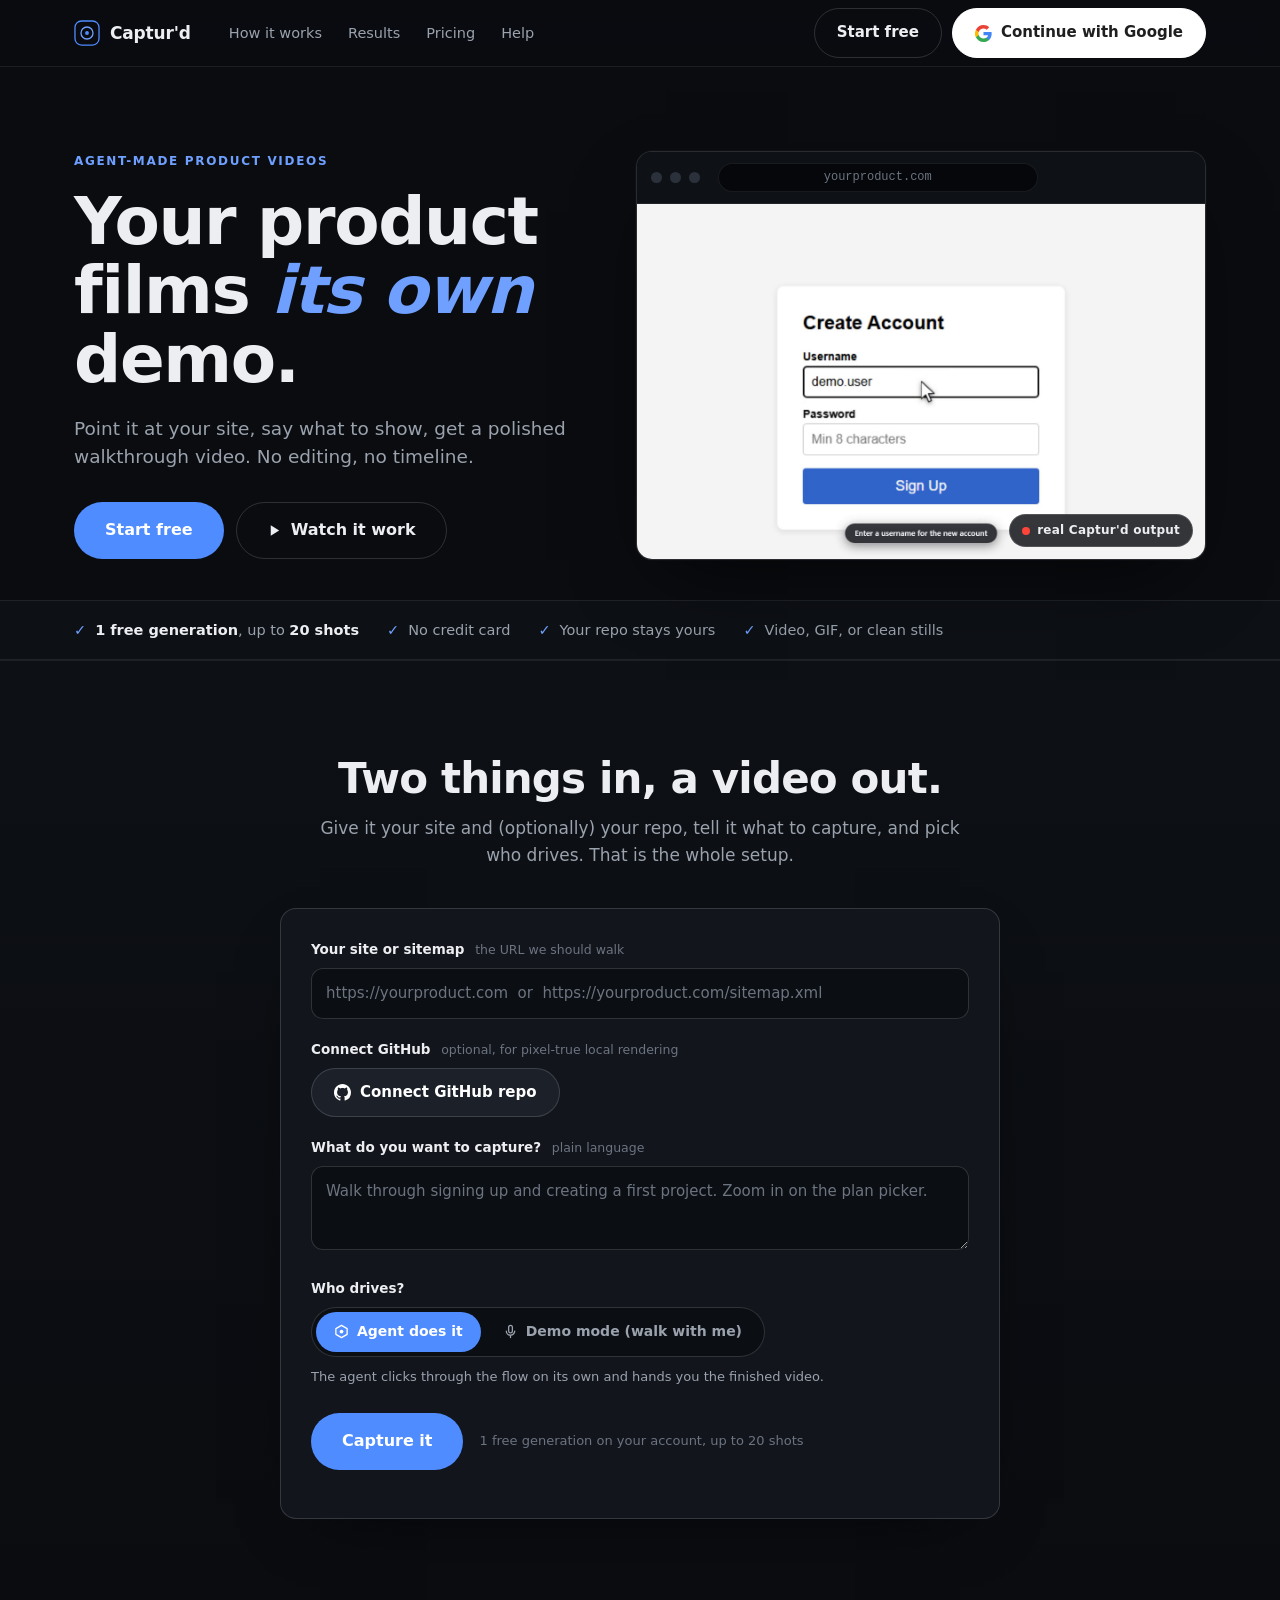
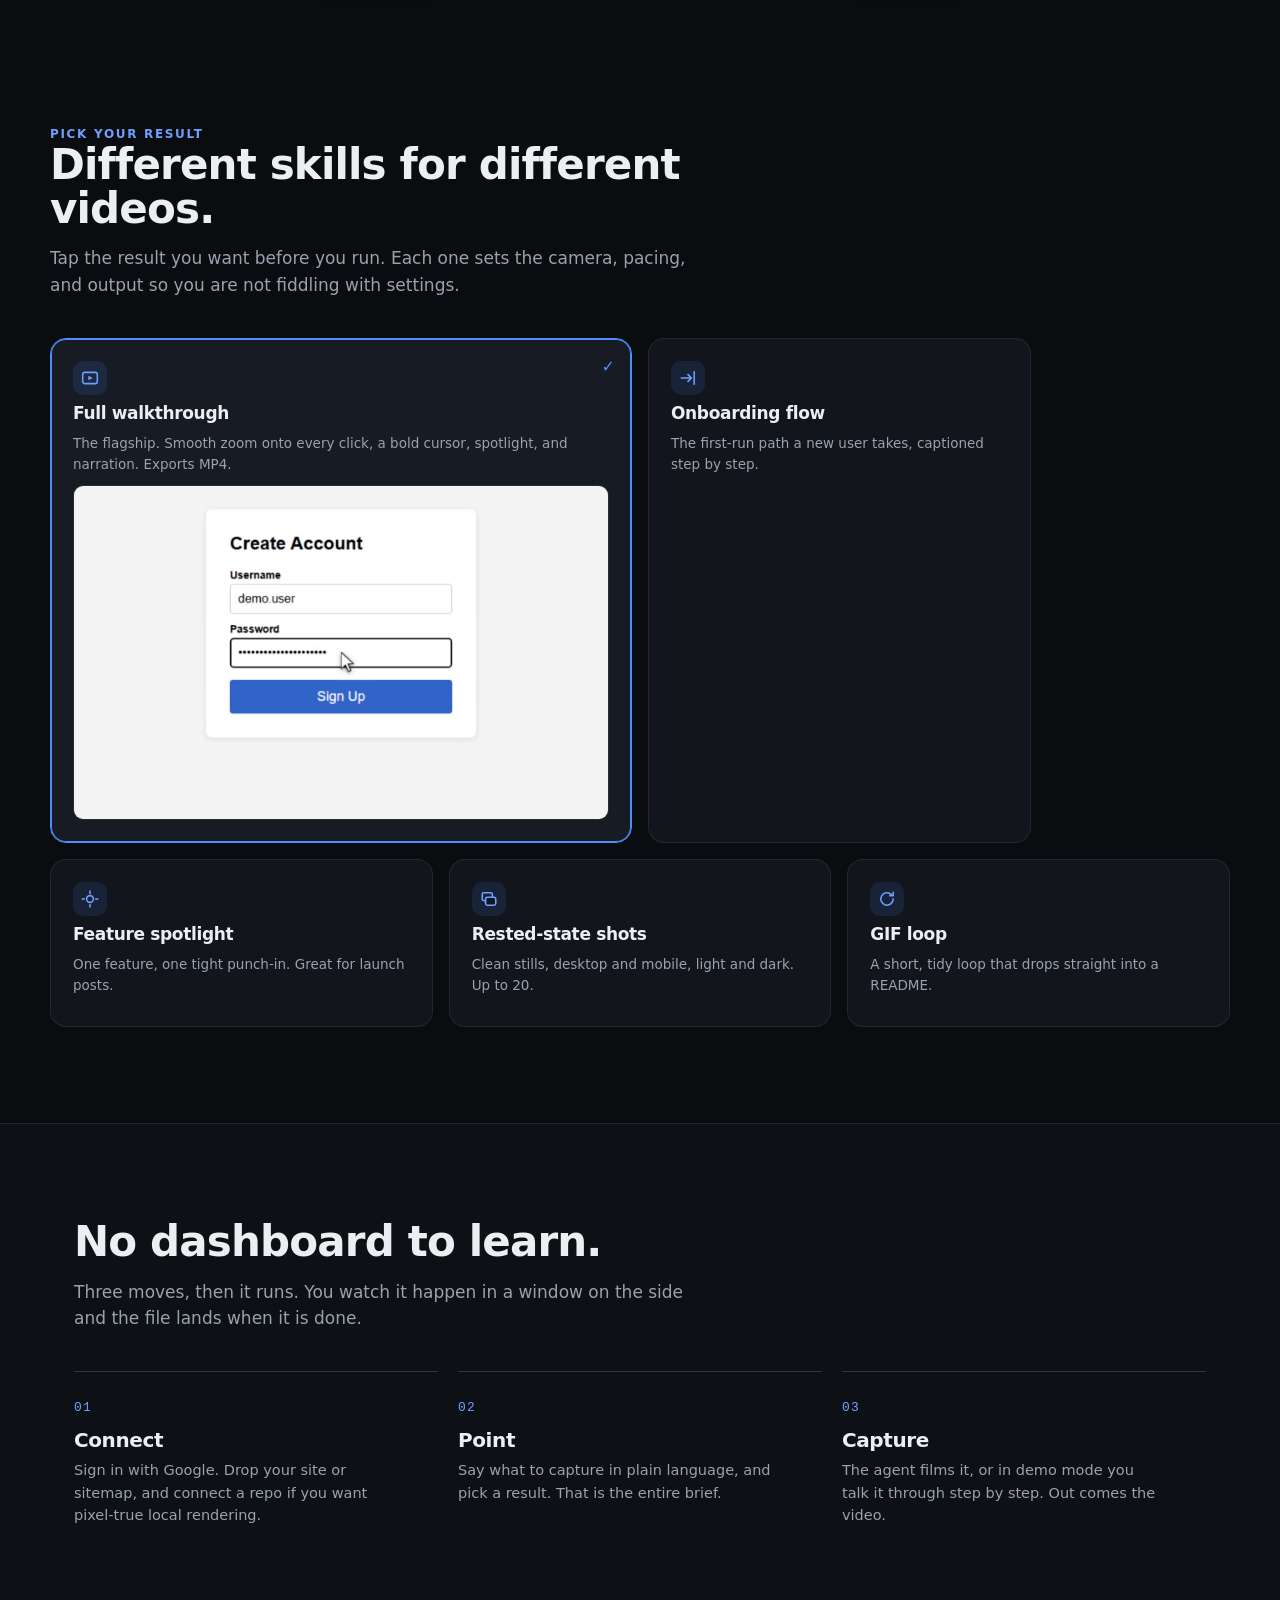
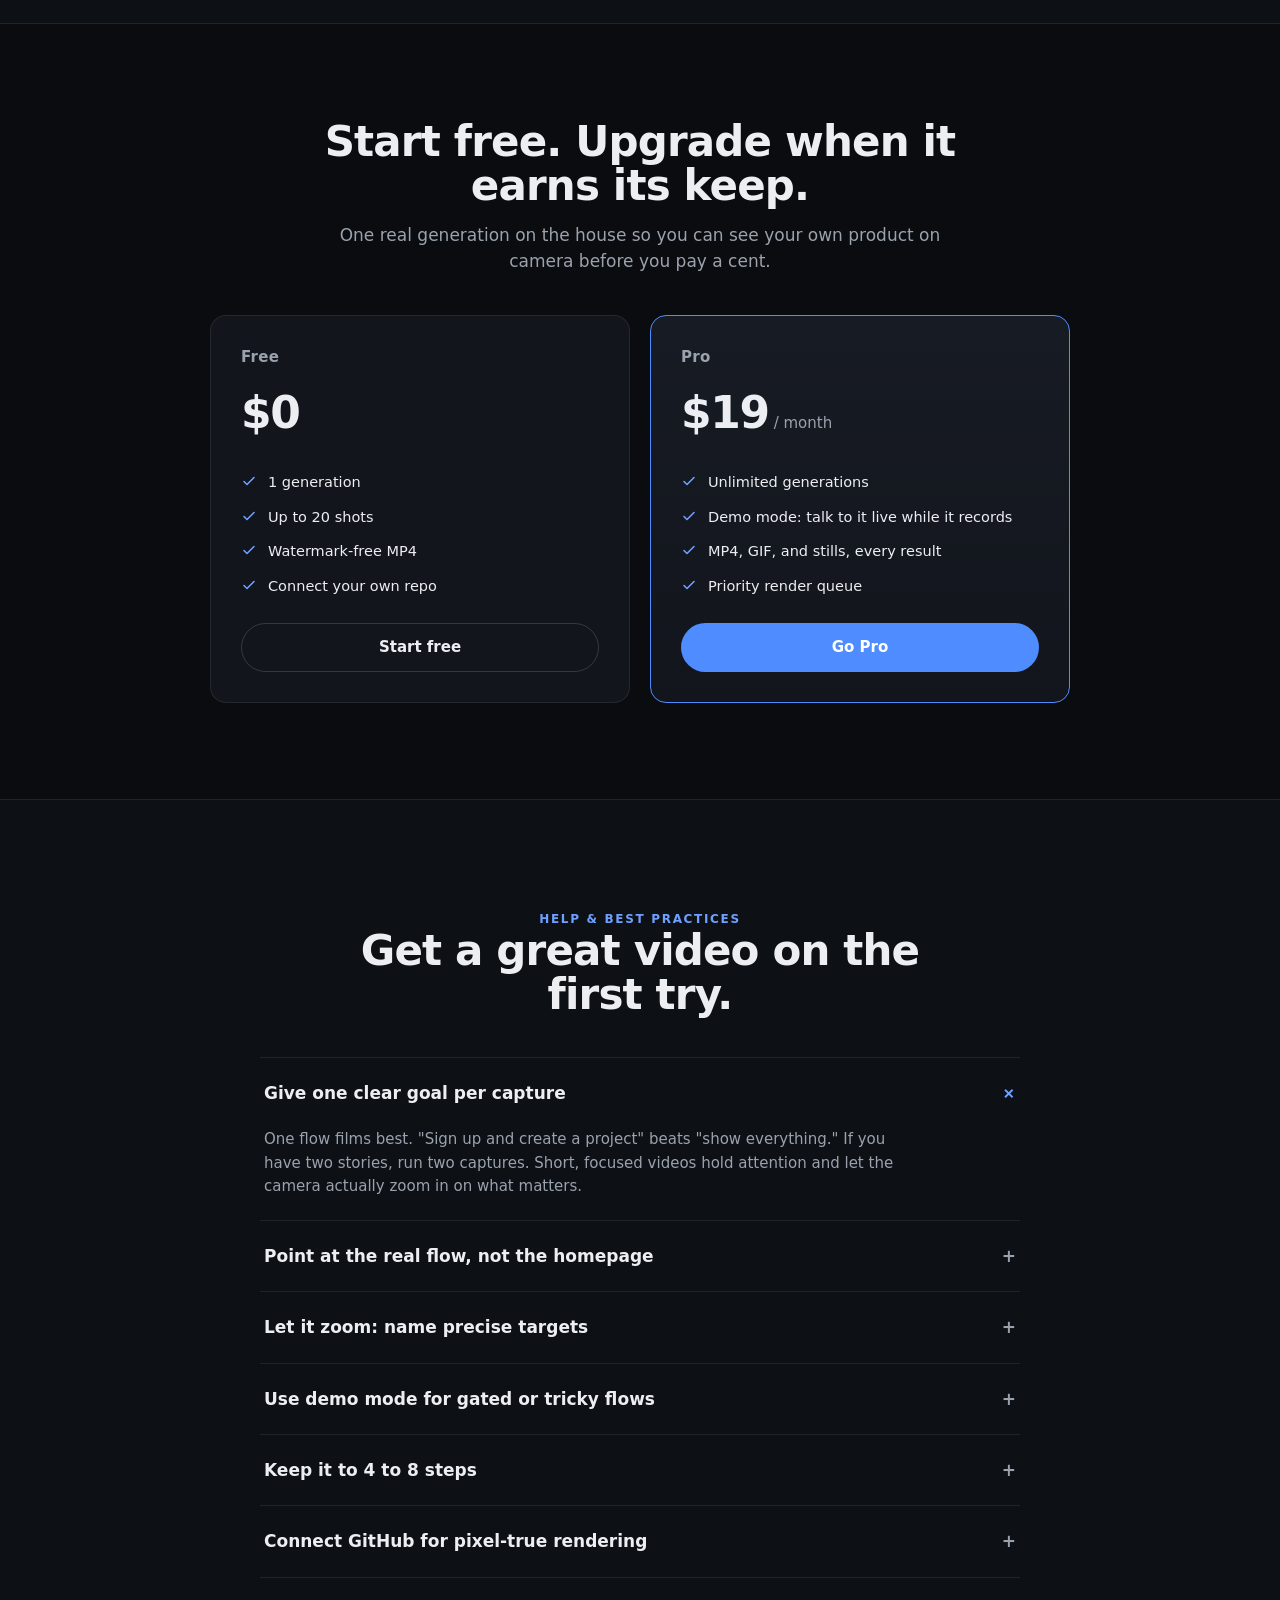
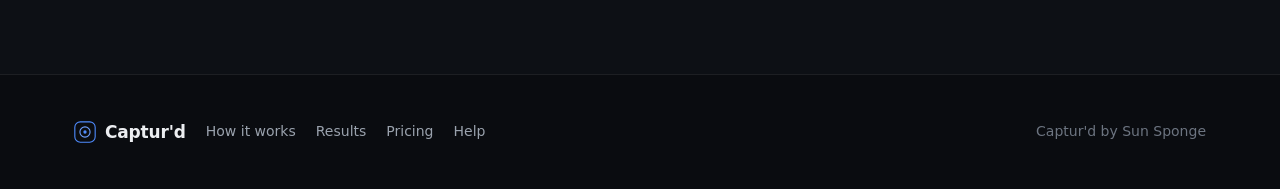
==== web/index.html @ dc3fb8ec "Merge pull request #16 from deariencampbell1-sys/feat/web-landing feat(web): deployable landing + on" ====
<!doctype html>
<html lang="en">
<head>
<meta charset="UTF-8" />
<meta name="viewport" content="width=device-width, initial-scale=1.0" />
<title>Captur'd - your product films its own demo</title>
<meta name="description" content="Point Captur'd at your site, say what to show, and get a polished walkthrough video. Agent-made product demos with cinematic zoom, a live cursor, and voiceover. No editing." />

<!--
  Captur'd landing + onboarding.  Single self-contained file so it deploys on
  any static host and sits behind any auth / paywall proxy.

  DEPLOYER CONFIG: set these once for your deployment. Everything degrades
  honestly when they are blank (the UI tells the user what is missing instead
  of pretending it worked).
-->
<script>
  window.CAPTURD_CONFIG = {
    googleAuthUrl: "",     // e.g. "/auth/google/start" or your Google Identity URL
    githubConnectUrl: "",  // e.g. "/connect/github/start"
    apiBase: "",           // e.g. "/api"  (POST {apiBase}/generate)
    freeGenerations: 1,    // one free run per new account
    freeShotLimit: 20,     // up to 20 shots on the free tier
    proPrice: "$19"        // monthly, edit to taste
  };
</script>

<style>
  *, *::before, *::after { box-sizing: border-box; }
  :root {
    --bg: #0a0c10;
    --bg-2: #0d1015;
    --panel: #12151c;
    --panel-2: #171b23;
    --line: rgba(255,255,255,0.08);
    --line-2: rgba(255,255,255,0.15);
    --text: #eceef1;
    --muted: #9aa2ad;
    --muted-2: #6c7480;
    --accent: #4f8cff;
    --accent-2: #6fa0ff;
    --accent-ink: #071019;
    --good: #35c47a;
    --r: 16px;
    --r-sm: 12px;
    --pill: 999px;
    --sans: ui-sans-serif, system-ui, -apple-system, "Segoe UI", Roboto, "Helvetica Neue", Arial, sans-serif;
    --mono: ui-monospace, "SF Mono", "Segoe UI Mono", Menlo, Consolas, monospace;
    --maxw: 1180px;
  }
  html { scroll-behavior: smooth; }
  @media (prefers-reduced-motion: reduce) { html { scroll-behavior: auto; } }
  body {
    margin: 0; background: var(--bg); color: var(--text);
    font-family: var(--sans); line-height: 1.55;
    -webkit-font-smoothing: antialiased; text-rendering: optimizeLegibility;
    overflow-x: hidden;
  }
  a { color: inherit; text-decoration: none; }
  h1, h2, h3 { margin: 0; letter-spacing: -0.02em; line-height: 1.05; font-weight: 680; }
  p { margin: 0; }
  img, video { max-width: 100%; display: block; }
  ::selection { background: rgba(79,140,255,0.35); }

  .wrap { max-width: var(--maxw); margin: 0 auto; padding: 0 24px; }
  .section { padding: 96px 0; }
  @media (max-width: 720px) { .section { padding: 64px 0; } }

  .eyebrow {
    font-size: 12px; letter-spacing: 0.14em; text-transform: uppercase;
    color: var(--accent-2); font-weight: 600;
  }
  .lead { color: var(--muted); font-size: 17px; max-width: 62ch; }

  /* ---- buttons ---- */
  .btn {
    display: inline-flex; align-items: center; gap: 9px; justify-content: center;
    font: inherit; font-weight: 600; font-size: 15px; cursor: pointer;
    border: 1px solid transparent; border-radius: var(--pill);
    padding: 12px 22px; transition: transform .08s ease, background .18s ease, border-color .18s ease, color .18s ease;
    white-space: nowrap;
  }
  .btn:active { transform: translateY(1px); }
  .btn-primary { background: var(--accent); color: #fff; }
  .btn-primary:hover { background: var(--accent-2); }
  .btn-ghost { background: transparent; color: var(--text); border-color: var(--line-2); }
  .btn-ghost:hover { border-color: #fff; background: rgba(255,255,255,0.04); }
  .btn-google {
    background: #fff; color: #1f1f1f; border-color: #fff;
  }
  .btn-google:hover { background: #f1f3f5; }
  .btn-github { background: #1b2029; color: #fff; border-color: var(--line-2); }
  .btn-github:hover { border-color: #fff; }
  .btn-lg { padding: 15px 30px; font-size: 16px; }
  .btn svg { flex: 0 0 auto; }

  /* ---- nav ---- */
  header.nav {
    position: sticky; top: 0; z-index: 50;
    backdrop-filter: saturate(160%) blur(12px);
    background: rgba(10,12,16,0.72);
    border-bottom: 1px solid var(--line);
  }
  .nav-inner { display: flex; align-items: center; gap: 24px; height: 66px; }
  .brand { display: flex; align-items: center; gap: 10px; font-weight: 700; letter-spacing: -0.01em; font-size: 17px; }
  .brand .mark { width: 26px; height: 26px; }
  .nav-links { display: flex; gap: 26px; margin-left: 14px; }
  .nav-links a { color: var(--muted); font-size: 14.5px; font-weight: 500; transition: color .15s ease; }
  .nav-links a:hover { color: var(--text); }
  .nav-cta { margin-left: auto; display: flex; align-items: center; gap: 10px; }
  @media (max-width: 860px) {
    .nav-links { display: none; }
    .nav-cta .btn-ghost { display: none; }
  }

  /* ---- hero ---- */
  .hero { padding-top: 84px; padding-bottom: 40px; }
  .hero-grid { display: grid; grid-template-columns: 1.02fr 1.15fr; gap: 56px; align-items: center; }
  @media (max-width: 940px) { .hero-grid { grid-template-columns: 1fr; gap: 36px; } }
  .hero h1 { font-size: clamp(38px, 5.4vw, 66px); font-weight: 720; }
  .hero h1 .em { color: var(--accent-2); font-style: italic; font-weight: 700; }
  .hero .lead { margin-top: 20px; font-size: 18.5px; }
  .hero-cta { margin-top: 30px; display: flex; gap: 12px; flex-wrap: wrap; }

  .device {
    position: relative; border-radius: var(--r); overflow: hidden;
    border: 1px solid var(--line-2); background: #05070a;
    box-shadow: 0 30px 80px -30px rgba(0,0,0,0.8), 0 0 0 1px rgba(255,255,255,0.02);
  }
  .device-bar {
    display: flex; align-items: center; gap: 8px; padding: 11px 14px;
    background: #0e1116; border-bottom: 1px solid var(--line);
  }
  .dot { width: 11px; height: 11px; border-radius: 50%; background: #2b313b; }
  .device-url {
    margin-left: 10px; font-family: var(--mono); font-size: 12px; color: var(--muted-2);
    background: #05070a; border: 1px solid var(--line); border-radius: var(--pill);
    padding: 4px 12px; flex: 1; text-align: center; max-width: 320px;
  }
  .device video, .device img { width: 100%; aspect-ratio: 1280 / 800; object-fit: cover; background: #05070a; }
  .device .live-tag {
    position: absolute; right: 12px; bottom: 12px;
    display: flex; align-items: center; gap: 7px;
    font-size: 12px; font-weight: 600; letter-spacing: 0.02em;
    background: rgba(10,12,16,0.82); border: 1px solid var(--line-2);
    padding: 6px 12px; border-radius: var(--pill); color: var(--text);
    backdrop-filter: blur(6px);
  }
  .live-tag .rec { width: 8px; height: 8px; border-radius: 50%; background: #ff453a; }

  /* free-tier strip under hero */
  .freestrip { border-top: 1px solid var(--line); border-bottom: 1px solid var(--line); background: var(--bg-2); }
  .freestrip .row { display: flex; gap: 28px; align-items: center; flex-wrap: wrap; padding: 18px 0; color: var(--muted); font-size: 14.5px; }
  .freestrip .row b { color: var(--text); font-weight: 600; }
  .freestrip .chk { color: var(--accent-2); }
  .freestrip .item { display: inline-flex; align-items: center; gap: 9px; }

  /* ---- section heads ---- */
  .head { max-width: 640px; margin-bottom: 40px; }
  .head h2 { font-size: clamp(28px, 3.6vw, 42px); }
  .head p { margin-top: 14px; }

  /* ---- flow panel ---- */
  .flow { background: linear-gradient(180deg, var(--bg-2), var(--bg)); border-top: 1px solid var(--line); }
  .panel {
    background: var(--panel); border: 1px solid var(--line-2); border-radius: var(--r);
    padding: 30px; max-width: 720px; margin: 0 auto;
    box-shadow: 0 24px 70px -40px rgba(0,0,0,0.9);
  }
  .field { margin-bottom: 20px; }
  .field label { display: block; font-size: 13.5px; font-weight: 600; margin-bottom: 8px; color: var(--text); }
  .field .hint { font-size: 12.5px; color: var(--muted-2); font-weight: 400; margin-left: 6px; }
  .input, .textarea {
    width: 100%; font: inherit; font-size: 15px; color: var(--text);
    background: #0b0e13; border: 1px solid var(--line-2); border-radius: var(--r-sm);
    padding: 13px 14px; transition: border-color .15s ease, box-shadow .15s ease;
  }
  .textarea { min-height: 84px; resize: vertical; line-height: 1.5; }
  .input::placeholder, .textarea::placeholder { color: var(--muted-2); }
  .input:focus, .textarea:focus { outline: none; border-color: var(--accent); box-shadow: 0 0 0 3px rgba(79,140,255,0.18); }

  .gh-row { display: flex; align-items: center; gap: 12px; flex-wrap: wrap; }
  .gh-pill { display: none; align-items: center; gap: 8px; font-size: 13.5px; color: var(--text); background: #0b0e13; border: 1px solid var(--line-2); border-radius: var(--pill); padding: 8px 14px; }
  .gh-pill.on { display: inline-flex; }
  .gh-pill .chk { color: var(--good); }

  .seg { display: inline-flex; padding: 4px; gap: 4px; background: #0b0e13; border: 1px solid var(--line-2); border-radius: var(--pill); }
  .seg button {
    font: inherit; font-size: 14px; font-weight: 600; cursor: pointer; color: var(--muted);
    background: transparent; border: 0; border-radius: var(--pill); padding: 9px 18px;
    display: inline-flex; align-items: center; gap: 8px; transition: color .15s ease, background .15s ease;
  }
  .seg button[aria-pressed="true"] { background: var(--accent); color: #fff; }
  .seg .mic { width: 15px; height: 15px; }
  .seg-note { margin-top: 10px; font-size: 13px; color: var(--muted); min-height: 20px; }

  .run-row { display: flex; align-items: center; gap: 16px; margin-top: 26px; flex-wrap: wrap; }
  .run-meta { font-size: 13px; color: var(--muted-2); }
  .status { margin-top: 18px; font-size: 14px; border-radius: var(--r-sm); padding: 0; overflow: hidden; max-height: 0; transition: max-height .2s ease; }
  .status.show { max-height: 200px; }
  .status .inner { padding: 14px 16px; border-radius: var(--r-sm); border: 1px solid var(--line-2); background: #0b0e13; display: flex; gap: 11px; align-items: flex-start; }
  .status.err .inner { border-color: rgba(255,90,80,0.4); background: rgba(255,90,80,0.07); }
  .status .spin { width: 16px; height: 16px; border-radius: 50%; border: 2px solid var(--line-2); border-top-color: var(--accent); animation: spin 0.7s linear infinite; flex: 0 0 auto; margin-top: 1px; }
  @keyframes spin { to { transform: rotate(360deg); } }
  @media (prefers-reduced-motion: reduce) { .status .spin { animation: none; } }

  /* ---- result cards (skills) ---- */
  .cards { display: grid; grid-template-columns: repeat(6, 1fr); gap: 16px; }
  .card {
    grid-column: span 2; text-align: left; cursor: pointer; font: inherit; color: var(--text);
    background: var(--panel); border: 1px solid var(--line); border-radius: var(--r);
    padding: 22px; transition: transform .12s ease, border-color .18s ease, background .18s ease;
    position: relative; display: flex; flex-direction: column; gap: 10px; min-height: 168px;
  }
  .card:hover { transform: translateY(-3px); border-color: var(--line-2); }
  .card[aria-pressed="true"] { border-color: var(--accent); background: var(--panel-2); box-shadow: 0 0 0 1px var(--accent) inset; }
  .card .ic { width: 34px; height: 34px; border-radius: 10px; display: grid; place-items: center; background: rgba(79,140,255,0.12); color: var(--accent-2); }
  .card h3 { font-size: 17px; font-weight: 640; }
  .card p { color: var(--muted); font-size: 13.5px; }
  .card .tick { position: absolute; top: 16px; right: 16px; color: var(--accent); opacity: 0; transition: opacity .15s ease; }
  .card[aria-pressed="true"] .tick { opacity: 1; }
  .card.feature { grid-column: span 3; min-height: 200px; }
  .card.feature .media { margin-top: auto; border-radius: 10px; overflow: hidden; border: 1px solid var(--line); }
  .card.feature .media img { aspect-ratio: 1280/800; object-fit: cover; }
  @media (max-width: 900px) { .cards { grid-template-columns: repeat(2, 1fr); } .card, .card.feature { grid-column: span 1; } }
  @media (max-width: 560px) { .cards { grid-template-columns: 1fr; } }

  /* ---- how it works ---- */
  .steps { display: grid; grid-template-columns: repeat(3, 1fr); gap: 20px; position: relative; }
  .step { padding: 26px 0 0; }
  .step .n { font-family: var(--mono); font-size: 13px; color: var(--accent-2); letter-spacing: 0.1em; }
  .step h3 { font-size: 20px; margin: 12px 0 8px; }
  .step p { color: var(--muted); font-size: 14.5px; max-width: 34ch; }
  .step { border-top: 1px solid var(--line-2); }
  @media (max-width: 820px) { .steps { grid-template-columns: 1fr; gap: 8px; } }

  /* ---- pricing ---- */
  .plans { display: grid; grid-template-columns: 1fr 1fr; gap: 20px; max-width: 860px; margin: 0 auto; }
  @media (max-width: 720px) { .plans { grid-template-columns: 1fr; } }
  .plan { background: var(--panel); border: 1px solid var(--line); border-radius: var(--r); padding: 30px; display: flex; flex-direction: column; }
  .plan.pro { border-color: var(--accent); background: linear-gradient(180deg, var(--panel-2), var(--panel)); }
  .plan .name { font-size: 15px; font-weight: 600; color: var(--muted); letter-spacing: 0.02em; }
  .plan .price { font-size: 44px; font-weight: 700; letter-spacing: -0.03em; margin: 10px 0 2px; }
  .plan .price small { font-size: 15px; color: var(--muted); font-weight: 500; letter-spacing: 0; }
  .plan ul { list-style: none; padding: 0; margin: 22px 0 26px; display: grid; gap: 12px; }
  .plan li { display: flex; gap: 11px; align-items: flex-start; font-size: 14.5px; color: var(--text); }
  .plan li svg { flex: 0 0 auto; margin-top: 2px; color: var(--accent-2); }
  .plan .btn { width: 100%; margin-top: auto; }

  /* ---- help accordion ---- */
  .acc { max-width: 760px; margin: 0 auto; border-top: 1px solid var(--line); }
  .acc-item { border-bottom: 1px solid var(--line); }
  .acc-q { width: 100%; text-align: left; font: inherit; cursor: pointer; color: var(--text); background: none; border: 0; padding: 22px 4px; display: flex; align-items: center; gap: 16px; font-size: 17px; font-weight: 560; }
  .acc-q .plus { margin-left: auto; color: var(--muted); transition: transform .2s ease; flex: 0 0 auto; }
  .acc-item.open .acc-q .plus { transform: rotate(45deg); color: var(--accent-2); }
  .acc-a { max-height: 0; overflow: hidden; transition: max-height .24s ease; }
  .acc-a p { color: var(--muted); font-size: 15px; padding: 0 4px 22px; max-width: 68ch; }

  /* ---- footer ---- */
  footer { border-top: 1px solid var(--line); padding: 44px 0; color: var(--muted-2); }
  .foot { display: flex; align-items: center; gap: 20px; flex-wrap: wrap; font-size: 14px; }
  .foot .brand { color: var(--text); }
  .foot a { color: var(--muted); }
  .foot a:hover { color: var(--text); }
  .foot .sp { margin-left: auto; }

  /* ---- modal ---- */
  .modal { position: fixed; inset: 0; z-index: 100; display: none; align-items: center; justify-content: center; padding: 20px; }
  .modal.show { display: flex; }
  .modal .scrim { position: absolute; inset: 0; background: rgba(4,6,9,0.72); backdrop-filter: blur(4px); }
  .modal .card-m {
    position: relative; z-index: 1; width: 100%; max-width: 400px; text-align: center;
    background: var(--panel); border: 1px solid var(--line-2); border-radius: var(--r); padding: 32px 28px;
    box-shadow: 0 40px 100px -30px rgba(0,0,0,0.9);
  }
  .modal h3 { font-size: 22px; margin-bottom: 8px; }
  .modal p { color: var(--muted); font-size: 14.5px; margin-bottom: 22px; }
  .modal .btn-google { width: 100%; }
  .modal .fine { margin-top: 16px; font-size: 12px; color: var(--muted-2); }
  .modal .x { position: absolute; top: 14px; right: 14px; background: none; border: 0; color: var(--muted); cursor: pointer; font-size: 20px; line-height: 1; padding: 4px; }

  /* toast */
  .toast { position: fixed; left: 50%; bottom: 26px; transform: translateX(-50%) translateY(20px); z-index: 120; opacity: 0; pointer-events: none; transition: opacity .2s ease, transform .2s ease; background: var(--panel-2); border: 1px solid var(--line-2); color: var(--text); font-size: 14px; padding: 12px 18px; border-radius: var(--pill); box-shadow: 0 20px 50px -20px rgba(0,0,0,0.9); max-width: 90vw; }
  .toast.show { opacity: 1; transform: translateX(-50%) translateY(0); }

  /* reveal on scroll */
  .reveal { opacity: 0; transform: translateY(18px); transition: opacity .6s cubic-bezier(.16,1,.3,1), transform .6s cubic-bezier(.16,1,.3,1); }
  .reveal.in { opacity: 1; transform: none; }
  @media (prefers-reduced-motion: reduce) { .reveal { opacity: 1; transform: none; transition: none; } }
</style>
</head>
<body>

<!-- ============================ NAV ============================ -->
<header class="nav">
  <div class="wrap nav-inner">
    <a class="brand" href="#top" aria-label="Captur'd home">
      <svg class="mark" viewBox="0 0 32 32" fill="none" aria-hidden="true">
        <rect x="1.2" y="1.2" width="29.6" height="29.6" rx="8" stroke="#4f8cff" stroke-width="1.6"/>
        <circle cx="16" cy="16" r="7.4" stroke="#6fa0ff" stroke-width="1.6"/>
        <circle cx="16" cy="16" r="2.4" fill="#4f8cff"/>
      </svg>
      Captur'd
    </a>
    <nav class="nav-links" aria-label="Primary">
      <a href="#how">How it works</a>
      <a href="#results">Results</a>
      <a href="#pricing">Pricing</a>
      <a href="#help">Help</a>
    </nav>
    <div class="nav-cta">
      <a class="btn btn-ghost" href="#start">Start free</a>
      <button class="btn btn-google" data-auth aria-label="Continue with Google">
        <svg width="17" height="17" viewBox="0 0 18 18" aria-hidden="true"><path fill="#4285F4" d="M17.64 9.2c0-.64-.06-1.25-.16-1.84H9v3.48h4.84a4.14 4.14 0 0 1-1.8 2.72v2.26h2.92c1.7-1.57 2.68-3.88 2.68-6.62z"/><path fill="#34A853" d="M9 18c2.43 0 4.47-.8 5.96-2.18l-2.92-2.26c-.8.54-1.84.86-3.04.86-2.34 0-4.32-1.58-5.03-3.7H.96v2.33A9 9 0 0 0 9 18z"/><path fill="#FBBC05" d="M3.97 10.72a5.4 5.4 0 0 1 0-3.44V4.95H.96a9 9 0 0 0 0 8.1l3.01-2.33z"/><path fill="#EA4335" d="M9 3.58c1.32 0 2.5.46 3.44 1.35l2.58-2.58C13.47.9 11.43 0 9 0A9 9 0 0 0 .96 4.95l3.01 2.33C4.68 5.16 6.66 3.58 9 3.58z"/></svg>
        Continue with Google
      </button>
    </div>
  </div>
</header>

<span id="top"></span>

<!-- ============================ HERO ============================ -->
<section class="hero wrap">
  <div class="hero-grid">
    <div>
      <p class="eyebrow">Agent-made product videos</p>
      <h1 style="margin-top:16px">Your product films <span class="em">its own</span> demo.</h1>
      <p class="lead">Point it at your site, say what to show, get a polished walkthrough video. No editing, no timeline.</p>
      <div class="hero-cta">
        <a class="btn btn-primary btn-lg" href="#start">Start free</a>
        <a class="btn btn-ghost btn-lg" href="#demo-video" id="watch-demo">
          <svg width="15" height="15" viewBox="0 0 16 16" aria-hidden="true"><path d="M4 2.5v11l9-5.5-9-5.5z" fill="currentColor"/></svg>
          Watch it work
        </a>
      </div>
    </div>
    <div class="device" id="demo-video">
      <div class="device-bar">
        <span class="dot"></span><span class="dot"></span><span class="dot"></span>
        <span class="device-url">yourproduct.com</span>
      </div>
      <video id="hero-video" src="assets/hero.mp4" poster="assets/shot-zoom.png" muted loop playsinline preload="metadata" aria-label="A Captur'd walkthrough video: the camera zooms in on each field with a live cursor"></video>
      <span class="live-tag"><span class="rec"></span> real Captur'd output</span>
    </div>
  </div>
</section>

<div class="freestrip">
  <div class="wrap">
    <div class="row">
      <span class="item"><span class="chk" aria-hidden="true">&#10003;</span> <span><b>1 free generation</b>, up to <b>20 shots</b></span></span>
      <span class="item"><span class="chk" aria-hidden="true">&#10003;</span> No credit card</span>
      <span class="item"><span class="chk" aria-hidden="true">&#10003;</span> Your repo stays yours</span>
      <span class="item"><span class="chk" aria-hidden="true">&#10003;</span> Video, GIF, or clean stills</span>
    </div>
  </div>
</div>

<!-- ============================ THE FLOW ============================ -->
<section class="flow section" id="start">
  <div class="wrap">
    <div class="head reveal" style="text-align:center; margin-left:auto; margin-right:auto;">
      <h2>Two things in, a video out.</h2>
      <p class="lead" style="margin-left:auto;margin-right:auto;">Give it your site and (optionally) your repo, tell it what to capture, and pick who drives. That is the whole setup.</p>
    </div>

    <form class="panel reveal" id="capture-form" autocomplete="off">
      <div class="field">
        <label for="site">Your site or sitemap <span class="hint">the URL we should walk</span></label>
        <input class="input" id="site" name="site" type="url" placeholder="https://yourproduct.com  or  https://yourproduct.com/sitemap.xml" />
      </div>

      <div class="field">
        <label>Connect GitHub <span class="hint">optional, for pixel-true local rendering</span></label>
        <div class="gh-row">
          <button type="button" class="btn btn-github" id="gh-btn">
            <svg width="17" height="17" viewBox="0 0 16 16" fill="currentColor" aria-hidden="true"><path d="M8 0C3.58 0 0 3.58 0 8c0 3.54 2.29 6.53 5.47 7.59.4.07.55-.17.55-.38 0-.19-.01-.82-.01-1.49-2.01.37-2.53-.49-2.69-.94-.09-.23-.48-.94-.82-1.13-.28-.15-.68-.52-.01-.53.63-.01 1.08.58 1.23.82.72 1.21 1.87.87 2.33.66.07-.52.28-.87.51-1.07-1.78-.2-3.64-.89-3.64-3.95 0-.87.31-1.59.82-2.15-.08-.2-.36-1.02.08-2.12 0 0 .67-.21 2.2.82.64-.18 1.32-.27 2-.27.68 0 1.36.09 2 .27 1.53-1.04 2.2-.82 2.2-.82.44 1.1.16 1.92.08 2.12.51.56.82 1.27.82 2.15 0 3.07-1.87 3.75-3.65 3.95.29.25.54.73.54 1.48 0 1.07-.01 1.93-.01 2.2 0 .21.15.46.55.38A8.01 8.01 0 0 0 16 8c0-4.42-3.58-8-8-8z"/></svg>
          Connect GitHub repo
          </button>
          <span class="gh-pill" id="gh-pill"><span class="chk" aria-hidden="true">&#10003;</span> <span id="gh-name">connected</span></span>
        </div>
      </div>

      <div class="field">
        <label for="intent">What do you want to capture? <span class="hint">plain language</span></label>
        <textarea class="textarea" id="intent" name="intent" placeholder="Walk through signing up and creating a first project. Zoom in on the plan picker."></textarea>
      </div>

      <div class="field" style="margin-bottom:8px">
        <label>Who drives?</label>
        <div class="seg" role="group" aria-label="Capture mode">
          <button type="button" data-mode="agent" aria-pressed="true">
            <svg width="15" height="15" viewBox="0 0 16 16" fill="none" aria-hidden="true"><path d="M8 1.5 14 5v6L8 14.5 2 11V5l6-3.5Z" stroke="currentColor" stroke-width="1.4" stroke-linejoin="round"/><circle cx="8" cy="8" r="2" fill="currentColor"/></svg>
            Agent does it
          </button>
          <button type="button" data-mode="demo" aria-pressed="false">
            <svg class="mic" viewBox="0 0 16 16" fill="none" aria-hidden="true"><rect x="6" y="1.5" width="4" height="8" rx="2" stroke="currentColor" stroke-width="1.4"/><path d="M3.5 7.5a4.5 4.5 0 0 0 9 0M8 12v2.5" stroke="currentColor" stroke-width="1.4" stroke-linecap="round"/></svg>
            Demo mode (walk with me)
          </button>
        </div>
        <p class="seg-note" id="mode-note">The agent clicks through the flow on its own and hands you the finished video.</p>
      </div>

      <div class="run-row">
        <button type="submit" class="btn btn-primary btn-lg" id="capture-btn">Capture it</button>
        <span class="run-meta" id="run-meta">1 free generation on your account</span>
      </div>

      <div class="status" id="status" role="status" aria-live="polite"><div class="inner" id="status-inner"></div></div>
    </form>
  </div>
</section>

<!-- ============================ RESULTS / SKILLS ============================ -->
<section class="section wrap" id="results">
  <div class="head reveal">
    <p class="eyebrow">Pick your result</p>
    <h2>Different skills for different videos.</h2>
    <p class="lead">Tap the result you want before you run. Each one sets the camera, pacing, and output so you are not fiddling with settings.</p>
  </div>

  <div class="cards" id="cards">
    <button type="button" class="card feature" data-skill="walkthrough" data-intent="Full product walkthrough with cinematic zoom, a live cursor, and voiceover." aria-pressed="true">
      <span class="tick" aria-hidden="true">&#10003;</span>
      <span class="ic"><svg width="18" height="18" viewBox="0 0 16 16" fill="none" aria-hidden="true"><rect x="1.5" y="3" width="13" height="10" rx="2" stroke="currentColor" stroke-width="1.4"/><path d="m6.5 6 4 2-4 2V6Z" fill="currentColor"/></svg></span>
      <h3>Full walkthrough</h3>
      <p>The flagship. Smooth zoom onto every click, a bold cursor, spotlight, and narration. Exports MP4.</p>
      <span class="media"><img src="assets/shot-type.png" alt="A walkthrough frame: the camera zoomed tight on a form field with a large cursor" loading="lazy" /></span>
    </button>

    <button type="button" class="card" data-skill="onboarding" data-intent="First-run onboarding flow with step captions." aria-pressed="false">
      <span class="tick" aria-hidden="true">&#10003;</span>
      <span class="ic"><svg width="18" height="18" viewBox="0 0 16 16" fill="none" aria-hidden="true"><path d="M2 8h9m0 0-3-3m3 3-3 3" stroke="currentColor" stroke-width="1.4" stroke-linecap="round" stroke-linejoin="round"/><path d="M13.5 2.5v11" stroke="currentColor" stroke-width="1.4" stroke-linecap="round"/></svg></span>
      <h3>Onboarding flow</h3>
      <p>The first-run path a new user takes, captioned step by step.</p>
    </button>

    <button type="button" class="card" data-skill="spotlight" data-intent="Feature spotlight: one feature, tight zoom, short and punchy." aria-pressed="false">
      <span class="tick" aria-hidden="true">&#10003;</span>
      <span class="ic"><svg width="18" height="18" viewBox="0 0 16 16" fill="none" aria-hidden="true"><circle cx="8" cy="8" r="3" stroke="currentColor" stroke-width="1.4"/><path d="M8 1v2M8 13v2M1 8h2M13 8h2" stroke="currentColor" stroke-width="1.4" stroke-linecap="round"/></svg></span>
      <h3>Feature spotlight</h3>
      <p>One feature, one tight punch-in. Great for launch posts.</p>
    </button>

    <button type="button" class="card" data-skill="stills" data-intent="Rested-state stills across desktop and mobile, light and dark. Up to 20 shots." aria-pressed="false">
      <span class="tick" aria-hidden="true">&#10003;</span>
      <span class="ic"><svg width="18" height="18" viewBox="0 0 16 16" fill="none" aria-hidden="true"><rect x="2" y="2.5" width="9" height="7" rx="1.5" stroke="currentColor" stroke-width="1.4"/><rect x="5" y="6.5" width="9" height="7" rx="1.5" stroke="currentColor" stroke-width="1.4" fill="var(--panel)"/></svg></span>
      <h3>Rested-state shots</h3>
      <p>Clean stills, desktop and mobile, light and dark. Up to 20.</p>
    </button>

    <button type="button" class="card" data-skill="gif" data-intent="Short looping GIF for a README or a post." aria-pressed="false">
      <span class="tick" aria-hidden="true">&#10003;</span>
      <span class="ic"><svg width="18" height="18" viewBox="0 0 16 16" fill="none" aria-hidden="true"><path d="M13.5 8a5.5 5.5 0 1 1-1.6-3.9" stroke="currentColor" stroke-width="1.4" stroke-linecap="round"/><path d="M13.5 2v3h-3" stroke="currentColor" stroke-width="1.4" stroke-linecap="round" stroke-linejoin="round"/></svg></span>
      <h3>GIF loop</h3>
      <p>A short, tidy loop that drops straight into a README.</p>
    </button>
  </div>
</section>

<!-- ============================ HOW IT WORKS ============================ -->
<section class="section" id="how" style="background:var(--bg-2); border-top:1px solid var(--line); border-bottom:1px solid var(--line);">
  <div class="wrap">
    <div class="head reveal">
      <h2>No dashboard to learn.</h2>
      <p class="lead">Three moves, then it runs. You watch it happen in a window on the side and the file lands when it is done.</p>
    </div>
    <div class="steps">
      <div class="step reveal"><div class="n">01</div><h3>Connect</h3><p>Sign in with Google. Drop your site or sitemap, and connect a repo if you want pixel-true local rendering.</p></div>
      <div class="step reveal"><div class="n">02</div><h3>Point</h3><p>Say what to capture in plain language, and pick a result. That is the entire brief.</p></div>
      <div class="step reveal"><div class="n">03</div><h3>Capture</h3><p>The agent films it, or in demo mode you talk it through step by step. Out comes the video.</p></div>
    </div>
  </div>
</section>

<!-- ============================ PRICING ============================ -->
<section class="section wrap" id="pricing">
  <div class="head reveal" style="text-align:center; margin-left:auto; margin-right:auto;">
    <h2>Start free. Upgrade when it earns its keep.</h2>
    <p class="lead" style="margin-left:auto;margin-right:auto;">One real generation on the house so you can see your own product on camera before you pay a cent.</p>
  </div>
  <div class="plans">
    <div class="plan reveal">
      <div class="name">Free</div>
      <div class="price">$0</div>
      <ul>
        <li><svg width="16" height="16" viewBox="0 0 16 16" fill="none"><path d="m3 8.5 3 3 7-7" stroke="currentColor" stroke-width="1.6" stroke-linecap="round" stroke-linejoin="round"/></svg>1 generation</li>
        <li><svg width="16" height="16" viewBox="0 0 16 16" fill="none"><path d="m3 8.5 3 3 7-7" stroke="currentColor" stroke-width="1.6" stroke-linecap="round" stroke-linejoin="round"/></svg>Up to 20 shots</li>
        <li><svg width="16" height="16" viewBox="0 0 16 16" fill="none"><path d="m3 8.5 3 3 7-7" stroke="currentColor" stroke-width="1.6" stroke-linecap="round" stroke-linejoin="round"/></svg>Watermark-free MP4</li>
        <li><svg width="16" height="16" viewBox="0 0 16 16" fill="none"><path d="m3 8.5 3 3 7-7" stroke="currentColor" stroke-width="1.6" stroke-linecap="round" stroke-linejoin="round"/></svg>Connect your own repo</li>
      </ul>
      <button class="btn btn-ghost" data-auth>Start free</button>
    </div>
    <div class="plan pro reveal">
      <div class="name">Pro</div>
      <div class="price" id="pro-price">$19<small> / month</small></div>
      <ul>
        <li><svg width="16" height="16" viewBox="0 0 16 16" fill="none"><path d="m3 8.5 3 3 7-7" stroke="currentColor" stroke-width="1.6" stroke-linecap="round" stroke-linejoin="round"/></svg>Unlimited generations</li>
        <li><svg width="16" height="16" viewBox="0 0 16 16" fill="none"><path d="m3 8.5 3 3 7-7" stroke="currentColor" stroke-width="1.6" stroke-linecap="round" stroke-linejoin="round"/></svg>Demo mode: talk to it live while it records</li>
        <li><svg width="16" height="16" viewBox="0 0 16 16" fill="none"><path d="m3 8.5 3 3 7-7" stroke="currentColor" stroke-width="1.6" stroke-linecap="round" stroke-linejoin="round"/></svg>MP4, GIF, and stills, every result</li>
        <li><svg width="16" height="16" viewBox="0 0 16 16" fill="none"><path d="m3 8.5 3 3 7-7" stroke="currentColor" stroke-width="1.6" stroke-linecap="round" stroke-linejoin="round"/></svg>Priority render queue</li>
      </ul>
      <button class="btn btn-primary" data-auth>Go Pro</button>
    </div>
  </div>
</section>

<!-- ============================ HELP ============================ -->
<section class="section" id="help" style="background:var(--bg-2); border-top:1px solid var(--line);">
  <div class="wrap">
    <div class="head reveal" style="text-align:center; margin-left:auto; margin-right:auto;">
      <p class="eyebrow">Help &amp; best practices</p>
      <h2>Get a great video on the first try.</h2>
    </div>
    <div class="acc" id="acc">
      <div class="acc-item open">
        <button class="acc-q" aria-expanded="true">Give one clear goal per capture<span class="plus" aria-hidden="true">+</span></button>
        <div class="acc-a"><p>One flow films best. "Sign up and create a project" beats "show everything." If you have two stories, run two captures. Short, focused videos hold attention and let the camera actually zoom in on what matters.</p></div>
      </div>
      <div class="acc-item">
        <button class="acc-q" aria-expanded="false">Point at the real flow, not the homepage<span class="plus" aria-hidden="true">+</span></button>
        <div class="acc-a"><p>Give the URL where the action starts (your app, a signup page, a specific feature). The homepage is a poster, not a walkthrough. If your app is behind a login, use demo mode so you can drive past the gate.</p></div>
      </div>
      <div class="acc-item">
        <button class="acc-q" aria-expanded="false">Let it zoom: name precise targets<span class="plus" aria-hidden="true">+</span></button>
        <div class="acc-a"><p>The camera punches in on whatever you click, hardest on small chips and icons. Tell it "click the plan picker" rather than "scroll around," and every step lands a tight, readable close-up instead of a vague pan.</p></div>
      </div>
      <div class="acc-item">
        <button class="acc-q" aria-expanded="false">Use demo mode for gated or tricky flows<span class="plus" aria-hidden="true">+</span></button>
        <div class="acc-a"><p>Hit the mic and talk it through: "click the house button, now type this." It performs each step on camera while you speak, and nothing you say shows up in the recording. Perfect for logins, payments, and anything the agent cannot reach on its own.</p></div>
      </div>
      <div class="acc-item">
        <button class="acc-q" aria-expanded="false">Keep it to 4 to 8 steps<span class="plus" aria-hidden="true">+</span></button>
        <div class="acc-a"><p>The best product clips are short. Four to eight steps keeps the pacing snappy so a viewer can catch the whole thing in a scroll. If a flow is longer, split it or trim to the moments that sell it.</p></div>
      </div>
      <div class="acc-item">
        <button class="acc-q" aria-expanded="false">Connect GitHub for pixel-true rendering<span class="plus" aria-hidden="true">+</span></button>
        <div class="acc-a"><p>Point it at a public URL and it films what is live. Connect the repo and it can render your exact build, so the video matches the version you are about to ship, not whatever is cached in production.</p></div>
      </div>
    </div>
  </div>
</section>

<!-- ============================ FOOTER ============================ -->
<footer>
  <div class="wrap foot">
    <span class="brand" style="display:flex;align-items:center;gap:9px;">
      <svg width="22" height="22" viewBox="0 0 32 32" fill="none" aria-hidden="true"><rect x="1.2" y="1.2" width="29.6" height="29.6" rx="8" stroke="#4f8cff" stroke-width="1.6"/><circle cx="16" cy="16" r="7.4" stroke="#6fa0ff" stroke-width="1.6"/><circle cx="16" cy="16" r="2.4" fill="#4f8cff"/></svg>
      Captur'd
    </span>
    <a href="#how">How it works</a>
    <a href="#results">Results</a>
    <a href="#pricing">Pricing</a>
    <a href="#help">Help</a>
    <span class="sp">Captur'd by Sun Sponge</span>
  </div>
</footer>

<!-- ============================ MODAL ============================ -->
<div class="modal" id="auth-modal" role="dialog" aria-modal="true" aria-labelledby="auth-title">
  <div class="scrim" data-close></div>
  <div class="card-m">
    <button class="x" data-close aria-label="Close">&times;</button>
    <h3 id="auth-title">Sign in to start</h3>
    <p>Continue with Google to claim your free generation. Your repo and captures stay tied to your account.</p>
    <button class="btn btn-google" data-auth>
      <svg width="17" height="17" viewBox="0 0 18 18" aria-hidden="true"><path fill="#4285F4" d="M17.64 9.2c0-.64-.06-1.25-.16-1.84H9v3.48h4.84a4.14 4.14 0 0 1-1.8 2.72v2.26h2.92c1.7-1.57 2.68-3.88 2.68-6.62z"/><path fill="#34A853" d="M9 18c2.43 0 4.47-.8 5.96-2.18l-2.92-2.26c-.8.54-1.84.86-3.04.86-2.34 0-4.32-1.58-5.03-3.7H.96v2.33A9 9 0 0 0 9 18z"/><path fill="#FBBC05" d="M3.97 10.72a5.4 5.4 0 0 1 0-3.44V4.95H.96a9 9 0 0 0 0 8.1l3.01-2.33z"/><path fill="#EA4335" d="M9 3.58c1.32 0 2.5.46 3.44 1.35l2.58-2.58C13.47.9 11.43 0 9 0A9 9 0 0 0 .96 4.95l3.01 2.33C4.68 5.16 6.66 3.58 9 3.58z"/></svg>
      Continue with Google
    </button>
    <p class="fine">One free generation, up to 20 shots. No card required.</p>
  </div>
</div>

<div class="toast" id="toast" role="status" aria-live="polite"></div>

<script>
(() => {
  "use strict";
  const CFG = window.CAPTURD_CONFIG || {};
  const $ = (s, r=document) => r.querySelector(s);
  const $$ = (s, r=document) => Array.from(r.querySelectorAll(s));

  // apply config-driven copy
  if (CFG.proPrice) $("#pro-price").innerHTML = CFG.proPrice + "<small> / month</small>";
  if (CFG.freeShotLimit) $("#run-meta").textContent =
    CFG.freeGenerations + " free generation on your account, up to " + CFG.freeShotLimit + " shots";

  // ---- toast ----
  let toastT;
  function toast(msg) {
    const t = $("#toast"); t.textContent = msg; t.classList.add("show");
    clearTimeout(toastT); toastT = setTimeout(() => t.classList.remove("show"), 3200);
  }

  // ---- auth (Google) ----
  let authed = false;
  function startAuth() {
    if (CFG.googleAuthUrl) { window.location.href = CFG.googleAuthUrl; return; }
    // No backend wired yet: be honest, do not fake a login.
    authed = true; // let the demo flow proceed locally so the owner can click through
    closeModal();
    toast("Demo: set CAPTURD_CONFIG.googleAuthUrl to wire real Google sign-in.");
    $("#run-meta").textContent = "Signed in (demo). 1 free generation ready.";
  }
  $$("[data-auth]").forEach(b => b.addEventListener("click", startAuth));

  // ---- modal ----
  const modal = $("#auth-modal");
  function openModal() { modal.classList.add("show"); document.body.style.overflow = "hidden"; }
  function closeModal() { modal.classList.remove("show"); document.body.style.overflow = ""; }
  $$("[data-close]").forEach(el => el.addEventListener("click", closeModal));
  document.addEventListener("keydown", e => { if (e.key === "Escape") closeModal(); });

  // ---- GitHub connect ----
  $("#gh-btn").addEventListener("click", () => {
    if (CFG.githubConnectUrl) { window.location.href = CFG.githubConnectUrl; return; }
    // Demo: reflect a connected state so the flow reads end to end.
    $("#gh-name").textContent = "your-org/your-repo";
    $("#gh-pill").classList.add("on");
    $("#gh-btn").textContent = "Repo connected";
    toast("Demo: set CAPTURD_CONFIG.githubConnectUrl to wire real GitHub OAuth.");
  });

  // ---- mode toggle ----
  const modeNotes = {
    agent: "The agent clicks through the flow on its own and hands you the finished video.",
    demo: "You hit the mic and talk it through while it records. Nothing you say shows on screen."
  };
  let mode = "agent";
  $$('.seg [data-mode]').forEach(btn => btn.addEventListener("click", () => {
    mode = btn.dataset.mode;
    $$('.seg [data-mode]').forEach(b => b.setAttribute("aria-pressed", String(b === btn)));
    $("#mode-note").textContent = modeNotes[mode];
  }));

  // ---- result skill cards ----
  let skill = "walkthrough";
  $$("#cards .card").forEach(card => card.addEventListener("click", () => {
    skill = card.dataset.skill;
    $$("#cards .card").forEach(c => c.setAttribute("aria-pressed", String(c === card)));
    // reflect the choice into the brief and bring the user to the flow
    const intent = $("#intent");
    if (!intent.value.trim() || intent.dataset.auto === "1") {
      intent.value = card.dataset.intent; intent.dataset.auto = "1";
    }
    toast('Result set: "' + card.querySelector("h3").textContent + '". Adjust the brief and capture.');
    $("#start").scrollIntoView({ behavior: "smooth", block: "start" });
  }));
  $("#intent").addEventListener("input", () => { $("#intent").dataset.auto = "0"; });

  // ---- status helpers ----
  const status = $("#status"), statusInner = $("#status-inner");
  function showStatus(html, isErr) {
    statusInner.innerHTML = html;
    status.classList.toggle("err", !!isErr);
    status.classList.add("show");
  }
  function hideStatus() { status.classList.remove("show"); }

  // ---- the capture run ----
  $("#capture-form").addEventListener("submit", async (e) => {
    e.preventDefault();
    const site = $("#site").value.trim();
    if (!site) { showStatus("Add your site or sitemap URL first.", true); $("#site").focus(); return; }
    if (!authed && !CFG.apiBase) { openModal(); return; }
    if (!authed) { openModal(); return; }

    const payload = {
      site, intent: $("#intent").value.trim(), mode, skill,
      github: $("#gh-pill").classList.contains("on") ? $("#gh-name").textContent : null
    };

    if (!CFG.apiBase) {
      // Honest: no backend wired. Say exactly what is missing, do not fake success.
      showStatus(
        '<span class="spin"></span><div><b>Front end ready.</b> This build has no backend wired yet. ' +
        'Set <code style="font-family:var(--mono);color:var(--accent-2)">CAPTURD_CONFIG.apiBase</code> to a server that runs the Captur\'d engine ' +
        '(<code style="font-family:var(--mono)">POST /generate</code>) and this button will kick off a real render.</div>', false);
      setTimeout(() => { const s = $("#status .spin"); if (s) s.remove(); }, 900);
      return;
    }

    // Real path.
    showStatus('<span class="spin"></span><div>Starting your ' + skill + ' capture of <b>' + site + '</b>. A window will open and you will see it work.</div>', false);
    $("#capture-btn").disabled = true;
    try {
      const res = await fetch(CFG.apiBase.replace(/\/$/, "") + "/generate", {
        method: "POST", headers: { "Content-Type": "application/json" }, body: JSON.stringify(payload)
      });
      if (!res.ok) throw new Error("HTTP " + res.status);
      const data = await res.json();
      showStatus('<div><b>Capture started.</b> ' + (data.message || "Your video is rendering. We will email you the link.") + '</div>', false);
    } catch (err) {
      showStatus('<div>Could not reach the capture engine (' + err.message + '). Check the backend and try again.</div>', true);
    } finally {
      $("#capture-btn").disabled = false;
    }
  });

  // ---- accordion ----
  $$("#acc .acc-q").forEach(q => q.addEventListener("click", () => {
    const item = q.parentElement, a = q.nextElementSibling, open = item.classList.contains("open");
    if (open) { item.classList.remove("open"); q.setAttribute("aria-expanded", "false"); a.style.maxHeight = null; }
    else { item.classList.add("open"); q.setAttribute("aria-expanded", "true"); a.style.maxHeight = a.scrollHeight + "px"; }
  }));
  // open the first item's height on load
  const firstA = $("#acc .acc-item.open .acc-a"); if (firstA) firstA.style.maxHeight = firstA.scrollHeight + "px";

  // ---- hero video: autoplay unless reduced motion ----
  const v = $("#hero-video");
  const reduce = window.matchMedia("(prefers-reduced-motion: reduce)").matches;
  if (v && !reduce) { v.play().catch(() => {}); }
  $("#watch-demo").addEventListener("click", () => { if (v) v.play().catch(() => {}); });

  // ---- reveal on scroll ----
  if ("IntersectionObserver" in window && !reduce) {
    const io = new IntersectionObserver((entries) => {
      entries.forEach(en => { if (en.isIntersecting) { en.target.classList.add("in"); io.unobserve(en.target); } });
    }, { threshold: 0.12 });
    $$(".reveal").forEach(el => io.observe(el));
  } else {
    $$(".reveal").forEach(el => el.classList.add("in"));
  }
})();
</script>
</body>
</html>
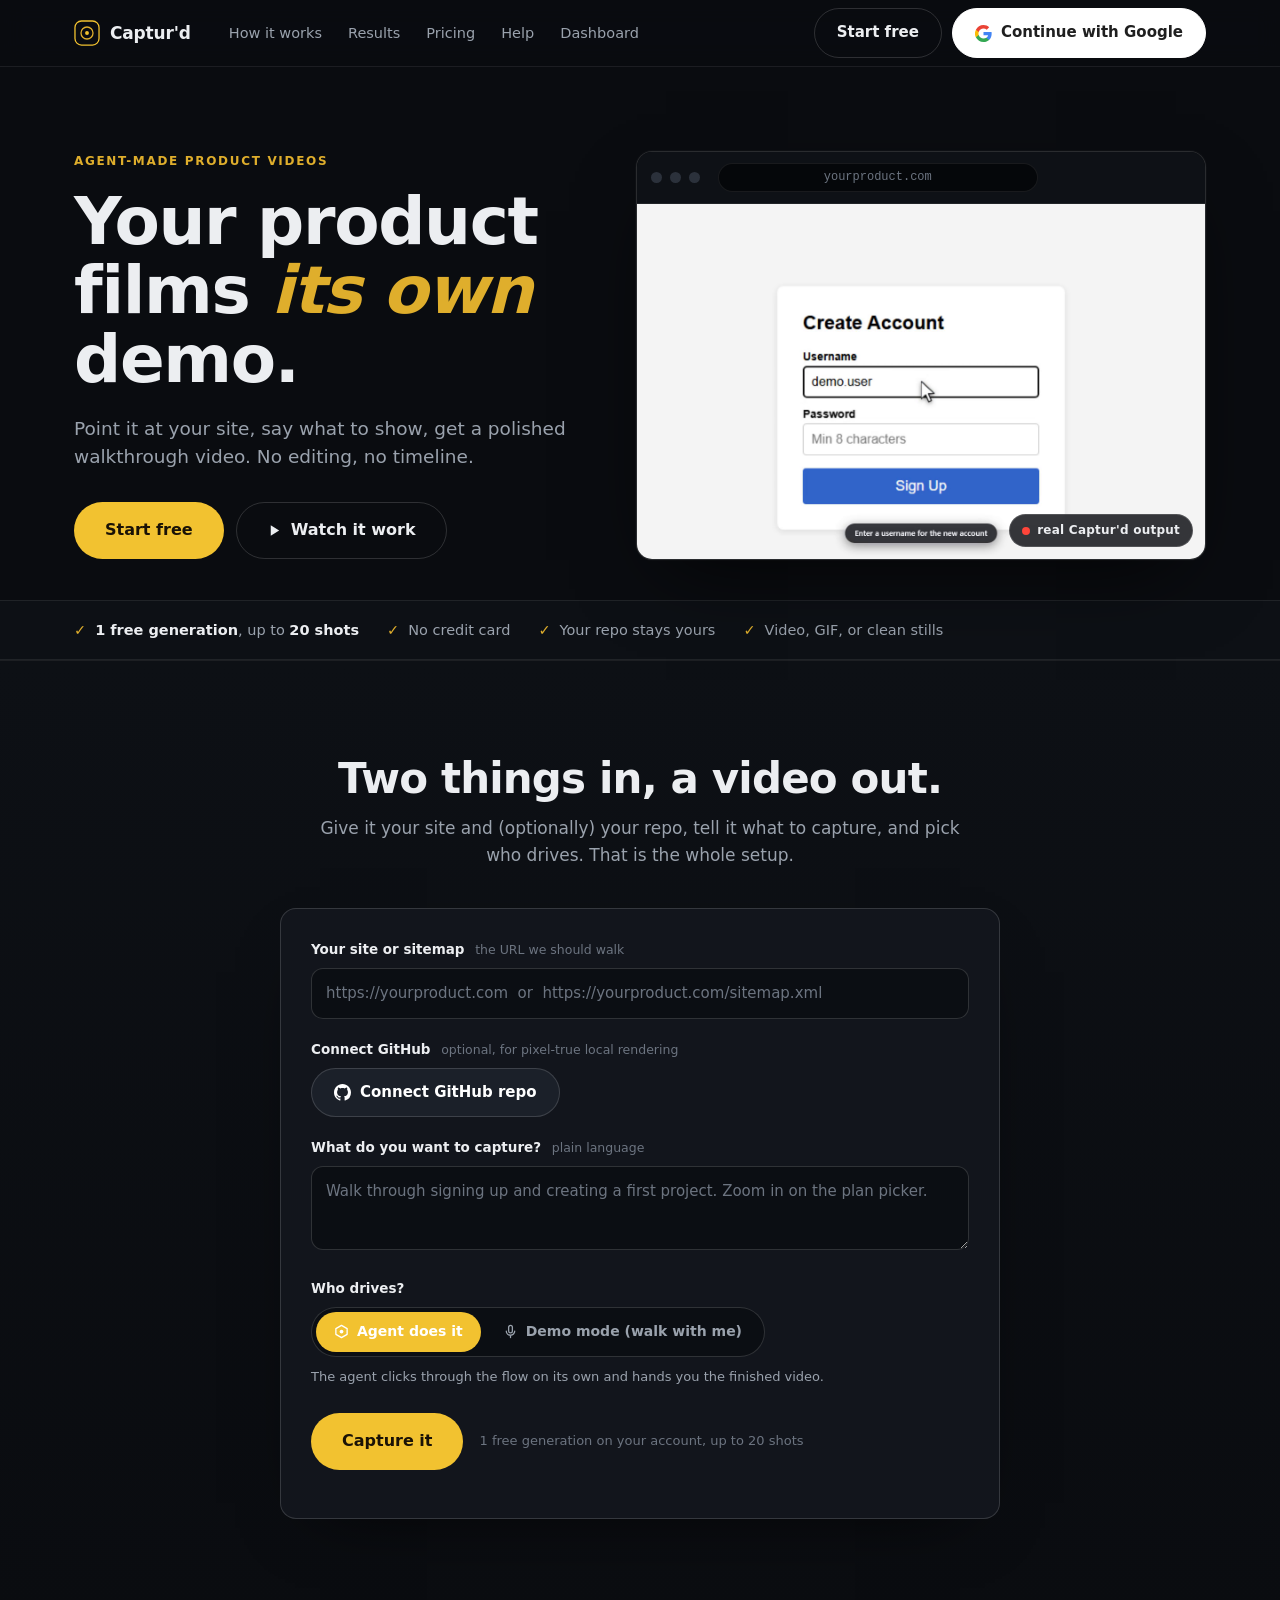
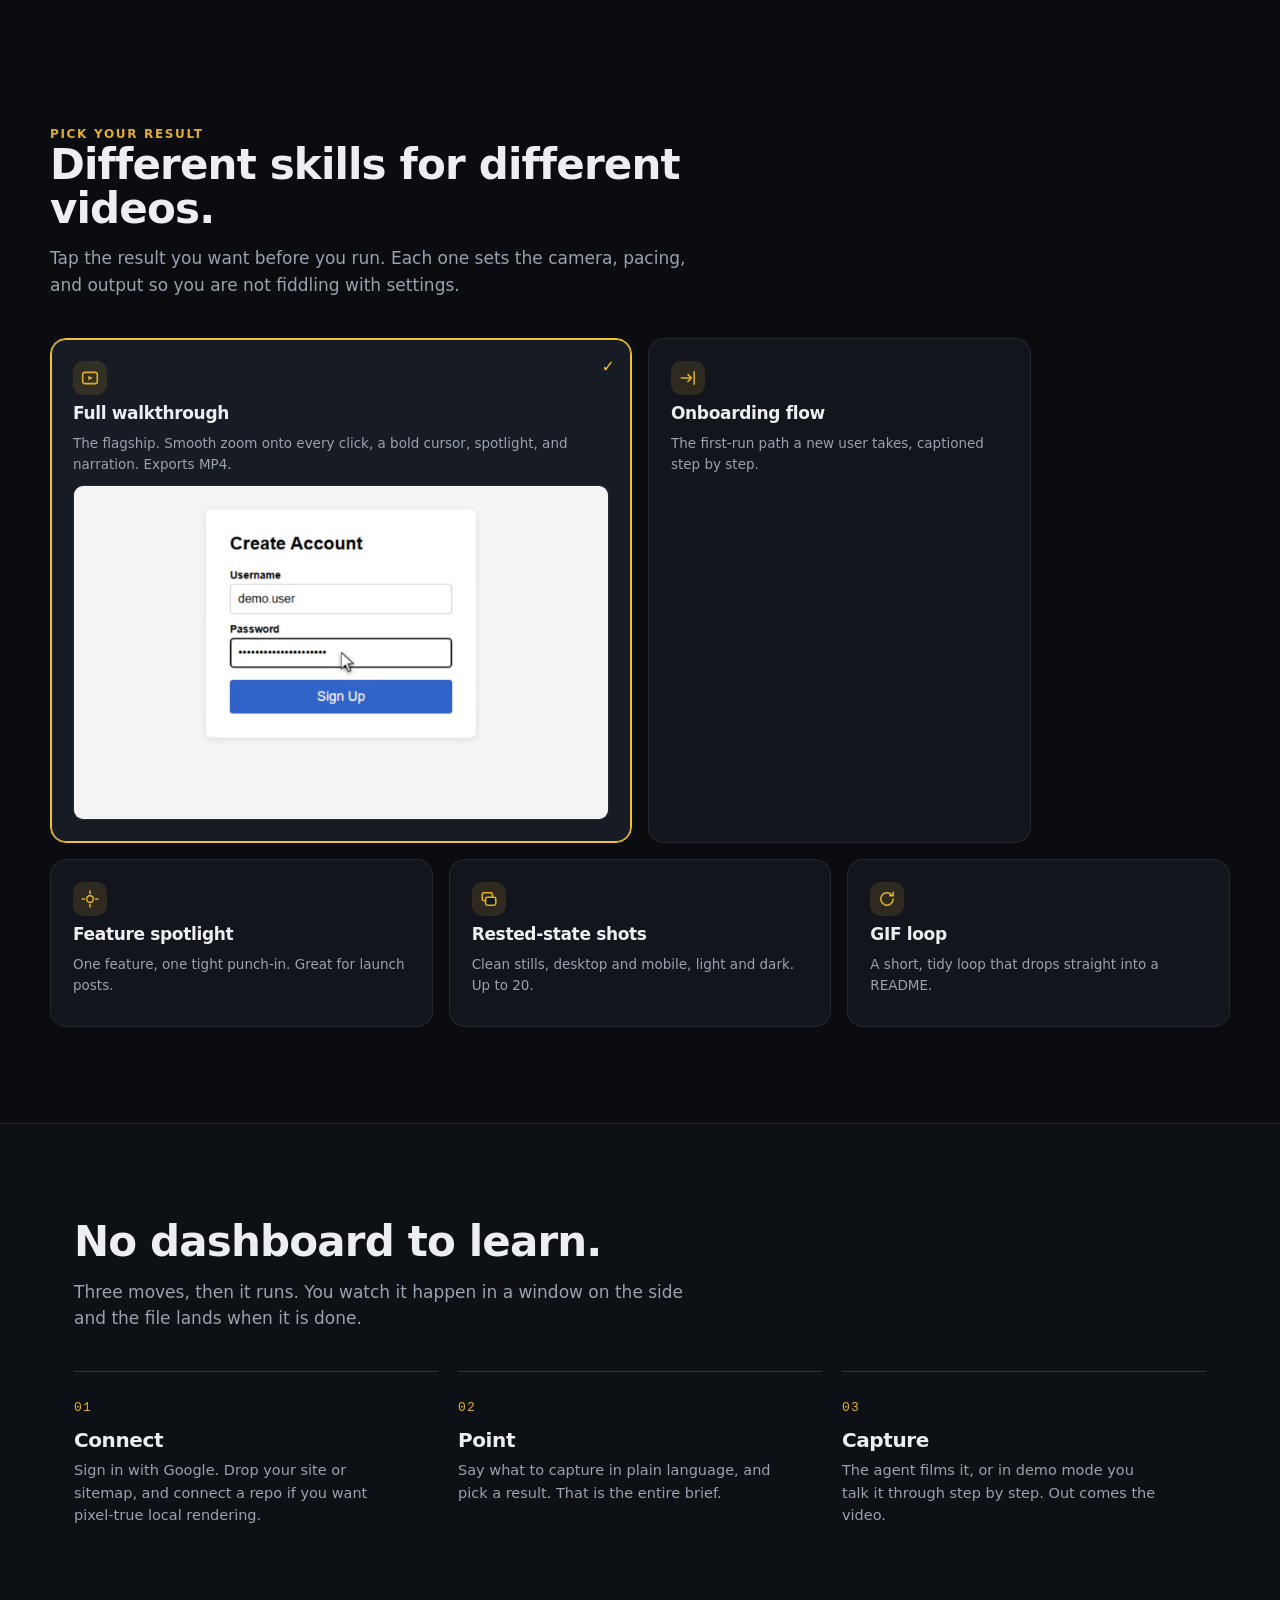
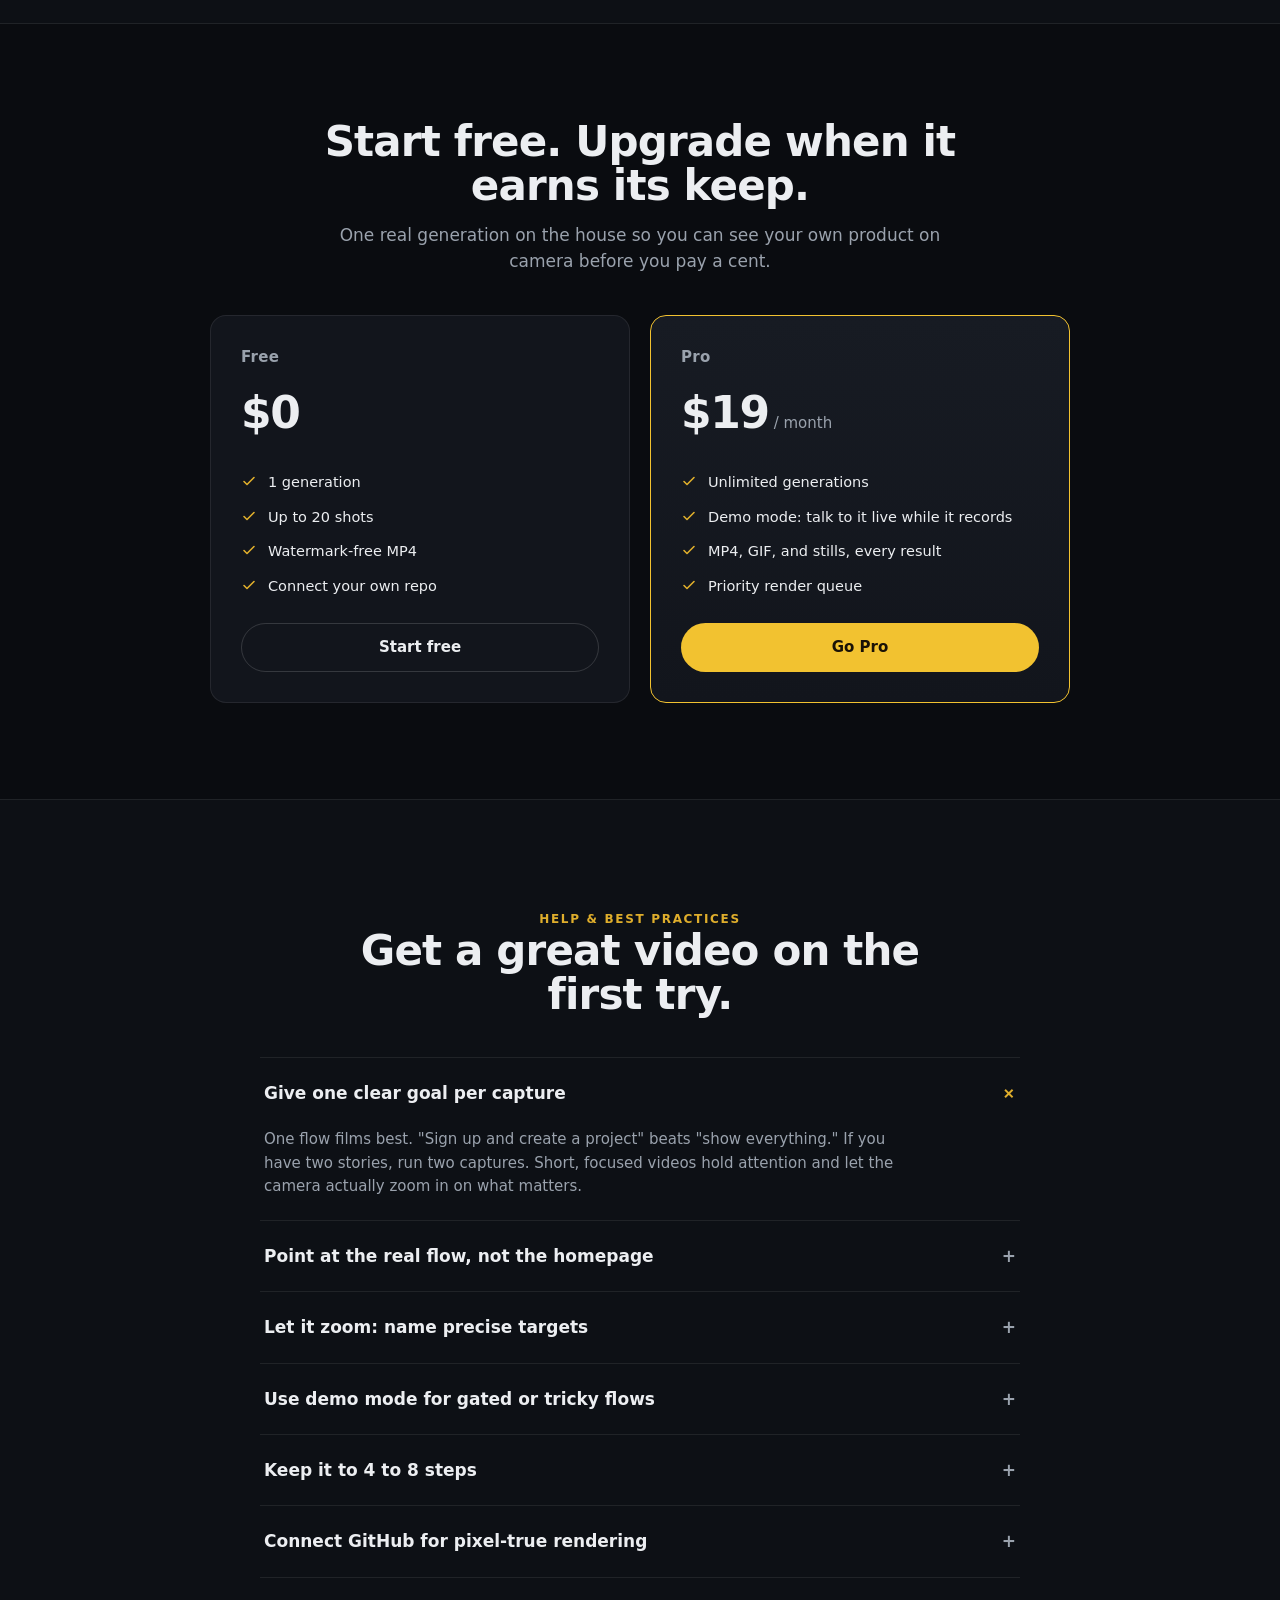
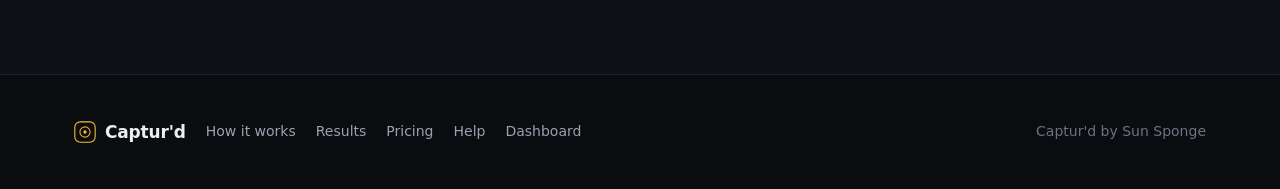
==== commit e81b3dab: "fix(capturd): row 7 burst pass - web nav/color fixes, MSIX build actually works, deployable web - cl" ====
--- a/web/index.html
+++ b/web/index.html
@@ -37,9 +37,9 @@
     --text: #eceef1;
     --muted: #9aa2ad;
     --muted-2: #6c7480;
-    --accent: #4f8cff;
-    --accent-2: #6fa0ff;
-    --accent-ink: #071019;
+    --accent: #f2c230;
+    --accent-2: #dfae2c;
+    --accent-ink: #1a1206;
     --good: #35c47a;
     --r: 16px;
     --r-sm: 12px;
@@ -60,7 +60,7 @@
   h1, h2, h3 { margin: 0; letter-spacing: -0.02em; line-height: 1.05; font-weight: 680; }
   p { margin: 0; }
   img, video { max-width: 100%; display: block; }
-  ::selection { background: rgba(79,140,255,0.35); }
+  ::selection { background: rgba(242,194,48,0.35); }
 
   .wrap { max-width: var(--maxw); margin: 0 auto; padding: 0 24px; }
   .section { padding: 96px 0; }
@@ -81,7 +81,7 @@
     white-space: nowrap;
   }
   .btn:active { transform: translateY(1px); }
-  .btn-primary { background: var(--accent); color: #fff; }
+  .btn-primary { background: var(--accent); color: var(--accent-ink); }
   .btn-primary:hover { background: var(--accent-2); }
   .btn-ghost { background: transparent; color: var(--text); border-color: var(--line-2); }
   .btn-ghost:hover { border-color: #fff; background: rgba(255,255,255,0.04); }
@@ -177,7 +177,7 @@
   }
   .textarea { min-height: 84px; resize: vertical; line-height: 1.5; }
   .input::placeholder, .textarea::placeholder { color: var(--muted-2); }
-  .input:focus, .textarea:focus { outline: none; border-color: var(--accent); box-shadow: 0 0 0 3px rgba(79,140,255,0.18); }
+  .input:focus, .textarea:focus { outline: none; border-color: var(--accent); box-shadow: 0 0 0 3px rgba(242,194,48,0.18); }
 
   .gh-row { display: flex; align-items: center; gap: 12px; flex-wrap: wrap; }
   .gh-pill { display: none; align-items: center; gap: 8px; font-size: 13.5px; color: var(--text); background: #0b0e13; border: 1px solid var(--line-2); border-radius: var(--pill); padding: 8px 14px; }
@@ -214,7 +214,7 @@
   }
   .card:hover { transform: translateY(-3px); border-color: var(--line-2); }
   .card[aria-pressed="true"] { border-color: var(--accent); background: var(--panel-2); box-shadow: 0 0 0 1px var(--accent) inset; }
-  .card .ic { width: 34px; height: 34px; border-radius: 10px; display: grid; place-items: center; background: rgba(79,140,255,0.12); color: var(--accent-2); }
+  .card .ic { width: 34px; height: 34px; border-radius: 10px; display: grid; place-items: center; background: rgba(242,194,48,0.12); color: var(--accent-2); }
   .card h3 { font-size: 17px; font-weight: 640; }
   .card p { color: var(--muted); font-size: 13.5px; }
   .card .tick { position: absolute; top: 16px; right: 16px; color: var(--accent); opacity: 0; transition: opacity .15s ease; }
@@ -296,9 +296,9 @@
   <div class="wrap nav-inner">
     <a class="brand" href="#top" aria-label="Captur'd home">
       <svg class="mark" viewBox="0 0 32 32" fill="none" aria-hidden="true">
-        <rect x="1.2" y="1.2" width="29.6" height="29.6" rx="8" stroke="#4f8cff" stroke-width="1.6"/>
-        <circle cx="16" cy="16" r="7.4" stroke="#6fa0ff" stroke-width="1.6"/>
-        <circle cx="16" cy="16" r="2.4" fill="#4f8cff"/>
+        <rect x="1.2" y="1.2" width="29.6" height="29.6" rx="8" stroke="#f2c230" stroke-width="1.6"/>
+        <circle cx="16" cy="16" r="7.4" stroke="#dfae2c" stroke-width="1.6"/>
+        <circle cx="16" cy="16" r="2.4" fill="#f2c230"/>
       </svg>
       Captur'd
     </a>
@@ -307,6 +307,7 @@
       <a href="#results">Results</a>
       <a href="#pricing">Pricing</a>
       <a href="#help">Help</a>
+      <a href="dashboard.html">Dashboard</a>
     </nav>
     <div class="nav-cta">
       <a class="btn btn-ghost" href="#start">Start free</a>
@@ -546,13 +547,14 @@
 <footer>
   <div class="wrap foot">
     <span class="brand" style="display:flex;align-items:center;gap:9px;">
-      <svg width="22" height="22" viewBox="0 0 32 32" fill="none" aria-hidden="true"><rect x="1.2" y="1.2" width="29.6" height="29.6" rx="8" stroke="#4f8cff" stroke-width="1.6"/><circle cx="16" cy="16" r="7.4" stroke="#6fa0ff" stroke-width="1.6"/><circle cx="16" cy="16" r="2.4" fill="#4f8cff"/></svg>
+      <svg width="22" height="22" viewBox="0 0 32 32" fill="none" aria-hidden="true"><rect x="1.2" y="1.2" width="29.6" height="29.6" rx="8" stroke="#f2c230" stroke-width="1.6"/><circle cx="16" cy="16" r="7.4" stroke="#dfae2c" stroke-width="1.6"/><circle cx="16" cy="16" r="2.4" fill="#f2c230"/></svg>
       Captur'd
     </span>
     <a href="#how">How it works</a>
     <a href="#results">Results</a>
     <a href="#pricing">Pricing</a>
     <a href="#help">Help</a>
+    <a href="dashboard.html">Dashboard</a>
     <span class="sp">Captur'd by Sun Sponge</span>
   </div>
 </footer>
